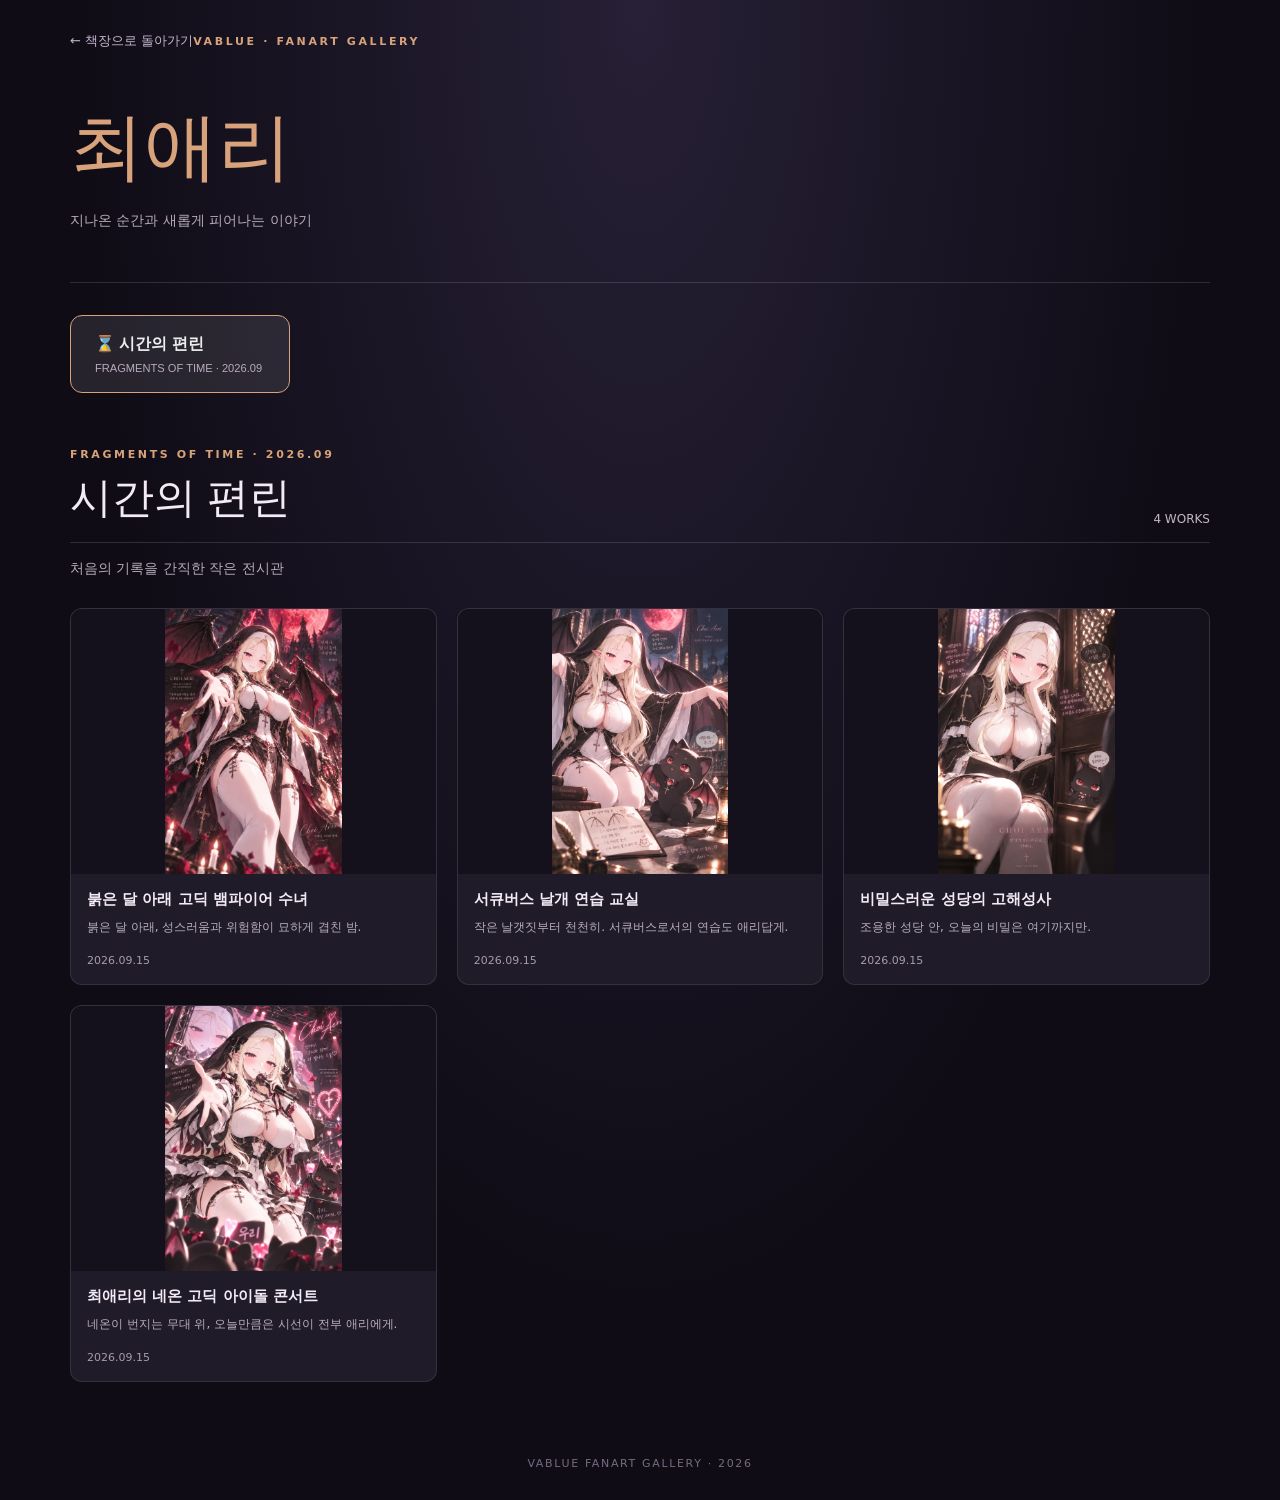
==== gallery/eri/index.html @ e78878ca "Add files via upload" ====
<!doctype html><html lang="ko"><head><meta charset="utf-8"><meta name="viewport" content="width=device-width,initial-scale=1"><title>최애리 · VABLUE FANART GALLERY</title><link rel="stylesheet" href="../gallery.css"></head><body data-member="eri"><div class="page"><header><a class="back" href="../../index.html">← 책장으로 돌아가기</a><span class="eyebrow">VABLUE · FANART GALLERY</span><h1 id="memberName">최애리</h1><p class="sub">지나온 순간과 새롭게 피어나는 이야기</p></header><nav id="categories" aria-label="작품 분류"></nav><div class="section-heading"><div><span id="sectionLabel">FRAGMENTS OF TIME</span><h2 id="sectionTitle">시간의 편린</h2></div><span id="total"></span></div><p class="desc" id="description"></p><main id="works" class="works"></main><footer>VABLUE FANART GALLERY · 2026</footer></div><dialog id="viewer"><div class="viewer"><button id="close" aria-label="닫기">✕</button><button id="prev" aria-label="이전 작품">‹</button><img id="large" alt=""><button id="next" aria-label="다음 작품">›</button><div class="details"><small id="date"></small><h3 id="artTitle"></h3><p id="memo"></p><a id="original" target="_blank" rel="noopener" download>원본 이미지 열기 / 저장 ↗</a></div></div></dialog><script src="../gallery.js"></script></body></html>
---- gallery/gallery.css ----
*{box-sizing:border-box}html{scroll-behavior:smooth}body{margin:0;background:radial-gradient(ellipse at 50% 0,#272036,#0f0c16 62%);color:#f2eaf4;font-family:system-ui,-apple-system,"Noto Sans KR",sans-serif;min-height:100vh}body[data-member="eri"]{--accent:#d8a27b}body[data-member="nunyo"]{--accent:#b9d9ff}body[data-member="yeowuyeon"]{--accent:#a8d8e8}body[data-member="seolhong"]{--accent:#f4a1b2}body[data-member="nano"]{--accent:#f0a2a9}body[data-member="rabu"]{--accent:#c7a8e9}.page{width:min(1140px,92%);margin:auto}.back{display:inline-block;color:#c5b7d0;text-decoration:none;margin:32px 0 36px;font-size:13px}.back:hover{color:white}header{padding-bottom:38px;border-bottom:1px solid #ffffff22}.eyebrow,#sectionLabel{font-size:11px;letter-spacing:.24em;color:var(--accent);font-weight:600}h1{font:clamp(42px,6vw,74px) Georgia,serif;margin:12px 0 6px;color:var(--accent)}.sub,.desc{color:#b7aabb;font-size:14px}nav{display:flex;gap:12px;flex-wrap:wrap;margin:34px 0 48px}.category{border:1px solid #ffffff24;background:#ffffff0b;border-radius:12px;color:#eee;padding:18px 24px;text-align:left;cursor:pointer;min-width:220px;transition:.2s}.category:hover,.category.selected{border-color:var(--accent);background:#ffffff18;transform:translateY(-2px)}.category strong{display:block;font-size:16px}.category small{display:block;color:#b8aabe;margin-top:7px}.section-heading{display:flex;align-items:end;justify-content:space-between;gap:16px;border-bottom:1px solid #ffffff22;padding-bottom:16px}.section-heading h2{font:clamp(25px,4vw,42px) Georgia,serif;margin:8px 0 0}.section-heading #total{font-size:12px;color:#c4b8c8}.desc{margin:17px 0 30px}.works{display:grid;grid-template-columns:repeat(3,minmax(0,1fr));gap:20px}.work{background:#201b29;border:1px solid #ffffff18;border-radius:12px;overflow:hidden;cursor:pointer;transition:transform .2s,border-color .2s}.work:hover{transform:translateY(-5px);border-color:var(--accent)}.work img{width:100%;height:265px;object-fit:contain;background:#14101c;display:block}.work .info{padding:16px}.work h3{font-size:15px;margin:0 0 9px}.work p{font-size:12px;color:#b9adbf;line-height:1.6;margin:0 0 12px}.work time{font-size:11px;color:#a99ab0}footer{padding:75px 0 30px;text-align:center;color:#776c83;font-size:11px;letter-spacing:.15em}dialog{position:fixed;inset:0;max-width:min(1050px,96vw);max-height:94vh;border:1px solid #655775;border-radius:12px;padding:0;background:#17121e;color:white;overflow:auto}dialog::backdrop{background:#050308df}.viewer{position:relative;text-align:center;padding:20px 52px}.viewer>img{max-width:100%;max-height:65vh;object-fit:contain}.viewer button{border:0;background:#33283bd9;color:white;cursor:pointer;border-radius:50%;font-size:28px;width:42px;height:42px}.viewer #close{position:absolute;right:8px;top:8px;font-size:17px}.viewer #prev,.viewer #next{position:absolute;top:40%}.viewer #prev{left:5px}.viewer #next{right:5px}.details{padding:14px}.details small{color:#a8a0b2}.details h3{margin:8px 0}.details p{color:#c4b6ca;font-size:13px}.details a{color:#d9b8f1;font-size:12px}.empty{grid-column:1/-1;padding:65px 20px;text-align:center;color:#bcb0c3;border:1px dashed #655772;border-radius:12px}@media(max-width:800px){.works{grid-template-columns:repeat(2,minmax(0,1fr))}}@media(max-width:520px){.works{grid-template-columns:1fr}.work img{height:auto;max-height:460px}.viewer{padding:45px 10px 15px}.viewer #prev,.viewer #next{top:35%}nav{margin-bottom:30px}.category{width:100%}}
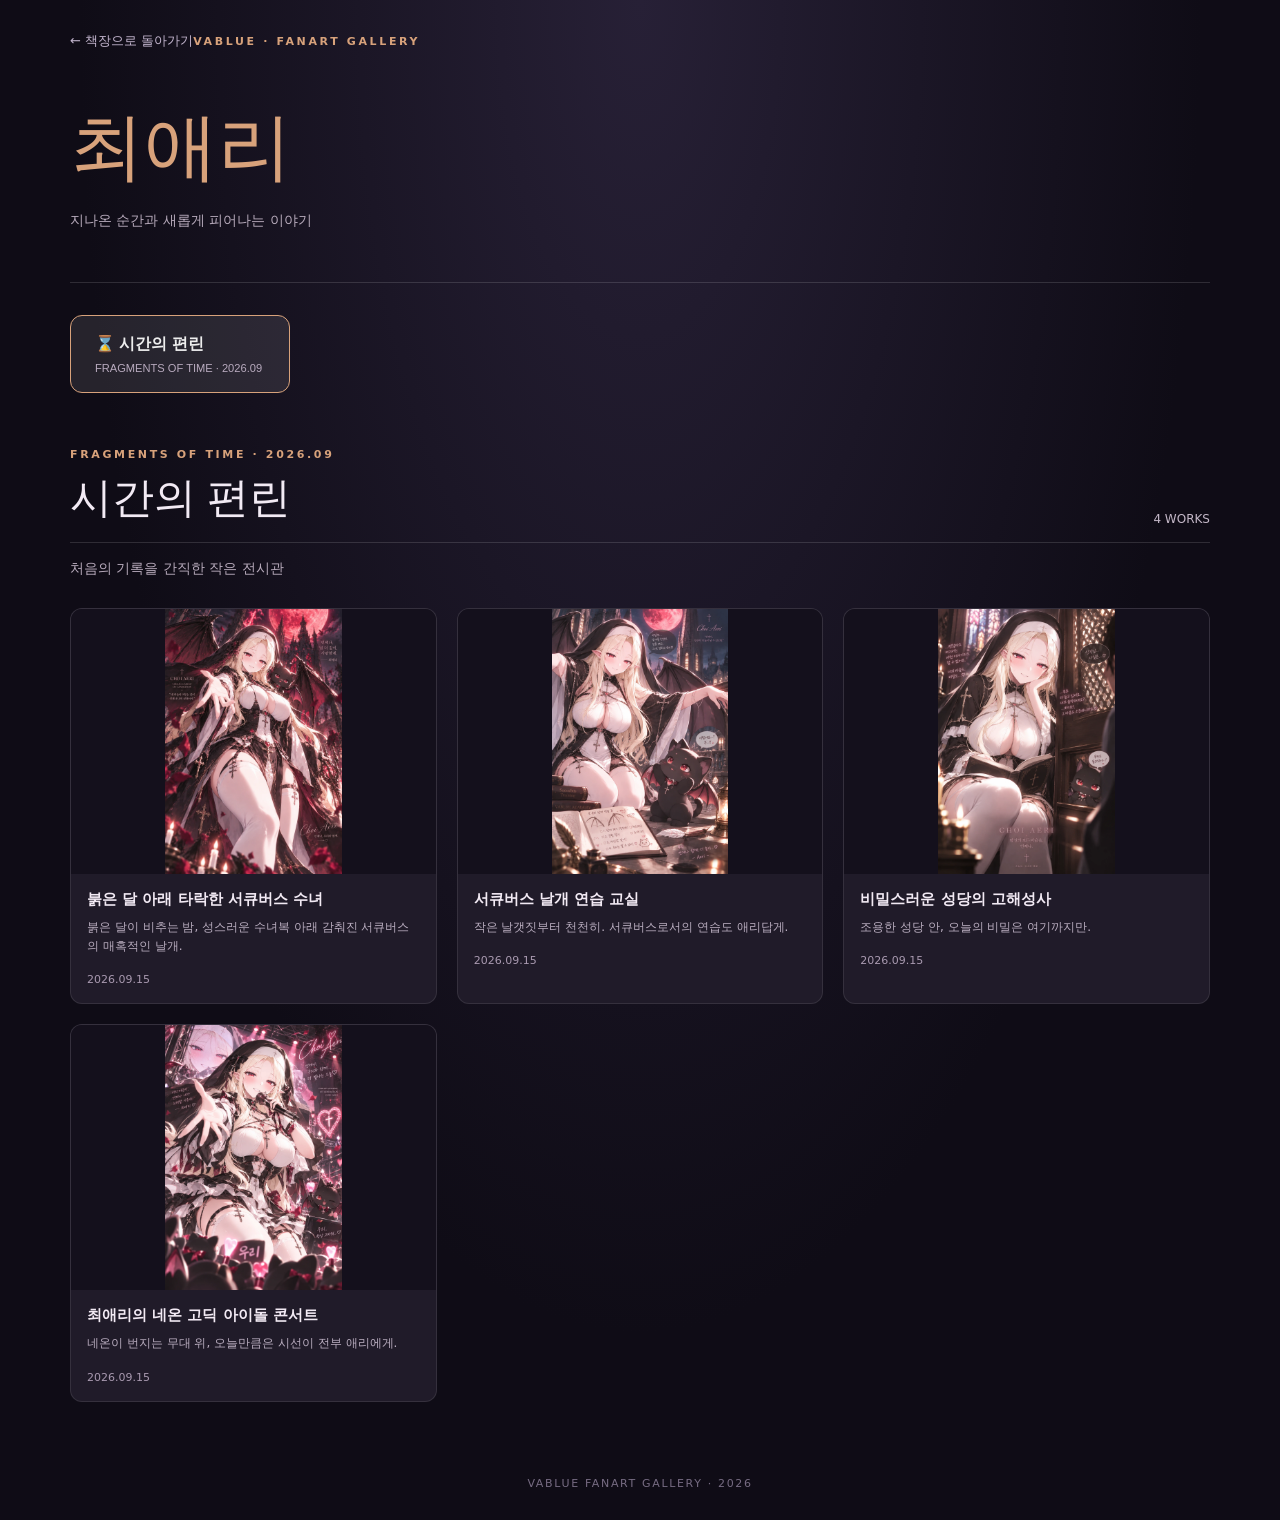
==== commit 7eb44e30: "1" ====
--- a/gallery/eri/index.html
+++ b/gallery/eri/index.html
@@ -1 +1 @@
-<!doctype html><html lang="ko"><head><meta charset="utf-8"><meta name="viewport" content="width=device-width,initial-scale=1"><title>최애리 · VABLUE FANART GALLERY</title><link rel="stylesheet" href="../gallery.css"></head><body data-member="eri"><div class="page"><header><a class="back" href="../../index.html">← 책장으로 돌아가기</a><span class="eyebrow">VABLUE · FANART GALLERY</span><h1 id="memberName">최애리</h1><p class="sub">지나온 순간과 새롭게 피어나는 이야기</p></header><nav id="categories" aria-label="작품 분류"></nav><div class="section-heading"><div><span id="sectionLabel">FRAGMENTS OF TIME</span><h2 id="sectionTitle">시간의 편린</h2></div><span id="total"></span></div><p class="desc" id="description"></p><main id="works" class="works"></main><footer>VABLUE FANART GALLERY · 2026</footer></div><dialog id="viewer"><div class="viewer"><button id="close" aria-label="닫기">✕</button><button id="prev" aria-label="이전 작품">‹</button><img id="large" alt=""><button id="next" aria-label="다음 작품">›</button><div class="details"><small id="date"></small><h3 id="artTitle"></h3><p id="memo"></p><a id="original" target="_blank" rel="noopener" download>원본 이미지 열기 / 저장 ↗</a></div></div></dialog><script src="../gallery.js"></script></body></html>+<!doctype html><html lang="ko"><head><meta charset="utf-8"><meta name="viewport" content="width=device-width,initial-scale=1"><title>최애리 · VABLUE FANART GALLERY</title><link rel="stylesheet" href="../gallery.css"></head><body data-member="eri"><div class="page"><header><a class="back" href="../../index.html">← 책장으로 돌아가기</a><span class="eyebrow">VABLUE · FANART GALLERY</span><h1 id="memberName">최애리</h1><p class="sub">지나온 순간과 새롭게 피어나는 이야기</p></header><nav id="categories" aria-label="작품 분류"></nav><div class="section-heading"><div><span id="sectionLabel">FRAGMENTS OF TIME</span><h2 id="sectionTitle">시간의 편린</h2></div><span id="total"></span></div><p class="desc" id="description"></p><main id="works" class="works"></main><footer>VABLUE FANART GALLERY · 2026</footer></div><dialog id="viewer"><div class="viewer"><button id="close" aria-label="닫기">✕</button><button id="prev" aria-label="이전 작품">‹</button><img id="large" alt=""><button id="next" aria-label="다음 작품">›</button><div class="details"><small id="date"></small><h3 id="artTitle"></h3><p id="memo"></p><div id="picks" class="picks"></div><a id="original" target="_blank" rel="noopener" download>원본 이미지 열기 / 저장 ↗</a></div></div></dialog><script src="../gallery.js"></script></body></html>
--- a/gallery/gallery.css
+++ b/gallery/gallery.css
@@ -1 +1,2 @@
-*{box-sizing:border-box}html{scroll-behavior:smooth}body{margin:0;background:radial-gradient(ellipse at 50% 0,#272036,#0f0c16 62%);color:#f2eaf4;font-family:system-ui,-apple-system,"Noto Sans KR",sans-serif;min-height:100vh}body[data-member="eri"]{--accent:#d8a27b}body[data-member="nunyo"]{--accent:#b9d9ff}body[data-member="yeowuyeon"]{--accent:#a8d8e8}body[data-member="seolhong"]{--accent:#f4a1b2}body[data-member="nano"]{--accent:#f0a2a9}body[data-member="rabu"]{--accent:#c7a8e9}.page{width:min(1140px,92%);margin:auto}.back{display:inline-block;color:#c5b7d0;text-decoration:none;margin:32px 0 36px;font-size:13px}.back:hover{color:white}header{padding-bottom:38px;border-bottom:1px solid #ffffff22}.eyebrow,#sectionLabel{font-size:11px;letter-spacing:.24em;color:var(--accent);font-weight:600}h1{font:clamp(42px,6vw,74px) Georgia,serif;margin:12px 0 6px;color:var(--accent)}.sub,.desc{color:#b7aabb;font-size:14px}nav{display:flex;gap:12px;flex-wrap:wrap;margin:34px 0 48px}.category{border:1px solid #ffffff24;background:#ffffff0b;border-radius:12px;color:#eee;padding:18px 24px;text-align:left;cursor:pointer;min-width:220px;transition:.2s}.category:hover,.category.selected{border-color:var(--accent);background:#ffffff18;transform:translateY(-2px)}.category strong{display:block;font-size:16px}.category small{display:block;color:#b8aabe;margin-top:7px}.section-heading{display:flex;align-items:end;justify-content:space-between;gap:16px;border-bottom:1px solid #ffffff22;padding-bottom:16px}.section-heading h2{font:clamp(25px,4vw,42px) Georgia,serif;margin:8px 0 0}.section-heading #total{font-size:12px;color:#c4b8c8}.desc{margin:17px 0 30px}.works{display:grid;grid-template-columns:repeat(3,minmax(0,1fr));gap:20px}.work{background:#201b29;border:1px solid #ffffff18;border-radius:12px;overflow:hidden;cursor:pointer;transition:transform .2s,border-color .2s}.work:hover{transform:translateY(-5px);border-color:var(--accent)}.work img{width:100%;height:265px;object-fit:contain;background:#14101c;display:block}.work .info{padding:16px}.work h3{font-size:15px;margin:0 0 9px}.work p{font-size:12px;color:#b9adbf;line-height:1.6;margin:0 0 12px}.work time{font-size:11px;color:#a99ab0}footer{padding:75px 0 30px;text-align:center;color:#776c83;font-size:11px;letter-spacing:.15em}dialog{position:fixed;inset:0;max-width:min(1050px,96vw);max-height:94vh;border:1px solid #655775;border-radius:12px;padding:0;background:#17121e;color:white;overflow:auto}dialog::backdrop{background:#050308df}.viewer{position:relative;text-align:center;padding:20px 52px}.viewer>img{max-width:100%;max-height:65vh;object-fit:contain}.viewer button{border:0;background:#33283bd9;color:white;cursor:pointer;border-radius:50%;font-size:28px;width:42px;height:42px}.viewer #close{position:absolute;right:8px;top:8px;font-size:17px}.viewer #prev,.viewer #next{position:absolute;top:40%}.viewer #prev{left:5px}.viewer #next{right:5px}.details{padding:14px}.details small{color:#a8a0b2}.details h3{margin:8px 0}.details p{color:#c4b6ca;font-size:13px}.details a{color:#d9b8f1;font-size:12px}.empty{grid-column:1/-1;padding:65px 20px;text-align:center;color:#bcb0c3;border:1px dashed #655772;border-radius:12px}@media(max-width:800px){.works{grid-template-columns:repeat(2,minmax(0,1fr))}}@media(max-width:520px){.works{grid-template-columns:1fr}.work img{height:auto;max-height:460px}.viewer{padding:45px 10px 15px}.viewer #prev,.viewer #next{top:35%}nav{margin-bottom:30px}.category{width:100%}}+*{box-sizing:border-box}html{scroll-behavior:smooth}body{margin:0;background:radial-gradient(ellipse at 50% 0,#272036,#0f0c16 62%);color:#f2eaf4;font-family:system-ui,-apple-system,"Noto Sans KR",sans-serif;min-height:100vh}body[data-member="eri"]{--accent:#d8a27b}body[data-member="nunyo"]{--accent:#b9d9ff}body[data-member="yeowuyeon"]{--accent:#a8d8e8}body[data-member="seolhong"]{--accent:#f4a1b2}body[data-member="nano"]{--accent:#f0a2a9}body[data-member="rabu"]{--accent:#c7a8e9}.page{width:min(1140px,92%);margin:auto}.back{display:inline-block;color:#c5b7d0;text-decoration:none;margin:32px 0 36px;font-size:13px}.back:hover{color:white}header{padding-bottom:38px;border-bottom:1px solid #ffffff22}.eyebrow,#sectionLabel{font-size:11px;letter-spacing:.24em;color:var(--accent);font-weight:600}h1{font:clamp(42px,6vw,74px) Georgia,serif;margin:12px 0 6px;color:var(--accent)}.sub,.desc{color:#b7aabb;font-size:14px}nav{display:flex;gap:12px;flex-wrap:wrap;margin:34px 0 48px}.category{border:1px solid #ffffff24;background:#ffffff0b;border-radius:12px;color:#eee;padding:18px 24px;text-align:left;cursor:pointer;min-width:220px;transition:.2s}.category:hover,.category.selected{border-color:var(--accent);background:#ffffff18;transform:translateY(-2px)}.category strong{display:block;font-size:16px}.category small{display:block;color:#b8aabe;margin-top:7px}.section-heading{display:flex;align-items:end;justify-content:space-between;gap:16px;border-bottom:1px solid #ffffff22;padding-bottom:16px}.section-heading h2{font:clamp(25px,4vw,42px) Georgia,serif;margin:8px 0 0}.section-heading #total{font-size:12px;color:#c4b8c8}.desc{margin:17px 0 30px}.works{display:grid;grid-template-columns:repeat(3,minmax(0,1fr));gap:20px}.work{background:#201b29;border:1px solid #ffffff18;border-radius:12px;overflow:hidden;cursor:pointer;transition:transform .2s,border-color .2s}.work:hover{transform:translateY(-5px);border-color:var(--accent)}.work img{width:100%;height:265px;object-fit:contain;background:#14101c;display:block}.work .info{padding:16px}.work h3{font-size:15px;margin:0 0 9px}.work p{font-size:12px;color:#b9adbf;line-height:1.6;margin:0 0 12px}.work time{font-size:11px;color:#a99ab0}footer{padding:75px 0 30px;text-align:center;color:#776c83;font-size:11px;letter-spacing:.15em}dialog{position:fixed;inset:0;max-width:min(1050px,96vw);max-height:94vh;border:1px solid #655775;border-radius:12px;padding:0;background:#17121e;color:white;overflow:auto}dialog::backdrop{background:#050308df}.viewer{position:relative;text-align:center;padding:20px 52px}.viewer>img{max-width:100%;max-height:65vh;object-fit:contain}.viewer button{border:0;background:#33283bd9;color:white;cursor:pointer;border-radius:50%;font-size:28px;width:42px;height:42px}.viewer #close{position:absolute;right:8px;top:8px;font-size:17px}.viewer #prev,.viewer #next{position:absolute;top:40%}.viewer #prev{left:5px}.viewer #next{right:5px}.details{padding:14px}.details small{color:#a8a0b2}.details h3{margin:8px 0}.details p{color:#c4b6ca;font-size:13px}.details a{color:#d9b8f1;font-size:12px}.empty{grid-column:1/-1;padding:65px 20px;text-align:center;color:#bcb0c3;border:1px dashed #655772;border-radius:12px}@media(max-width:800px){.works{grid-template-columns:repeat(2,minmax(0,1fr))}}@media(max-width:520px){.works{grid-template-columns:1fr}.work img{height:auto;max-height:460px}.viewer{padding:45px 10px 15px}.viewer #prev,.viewer #next{top:35%}nav{margin-bottom:30px}.category{width:100%}}
+.pick-preview{font-size:12px;color:#f5c5d4;background:#5c344642;border-radius:7px;padding:9px;margin:10px 0;line-height:1.6}.picks{display:grid;gap:10px;margin:14px auto;max-width:620px;text-align:left}.pick-line{display:flex;align-items:start;gap:12px;background:#32253a;border:1px solid #6e526d;border-radius:9px;padding:12px 14px;font-size:13px;line-height:1.65}.pick-line strong{flex:0 0 100px;color:#f6b9d5}.pick-line span{color:#f3e7f3;white-space:pre-wrap}@media(max-width:520px){.pick-line{display:block}.pick-line strong{display:block;margin-bottom:4px}}
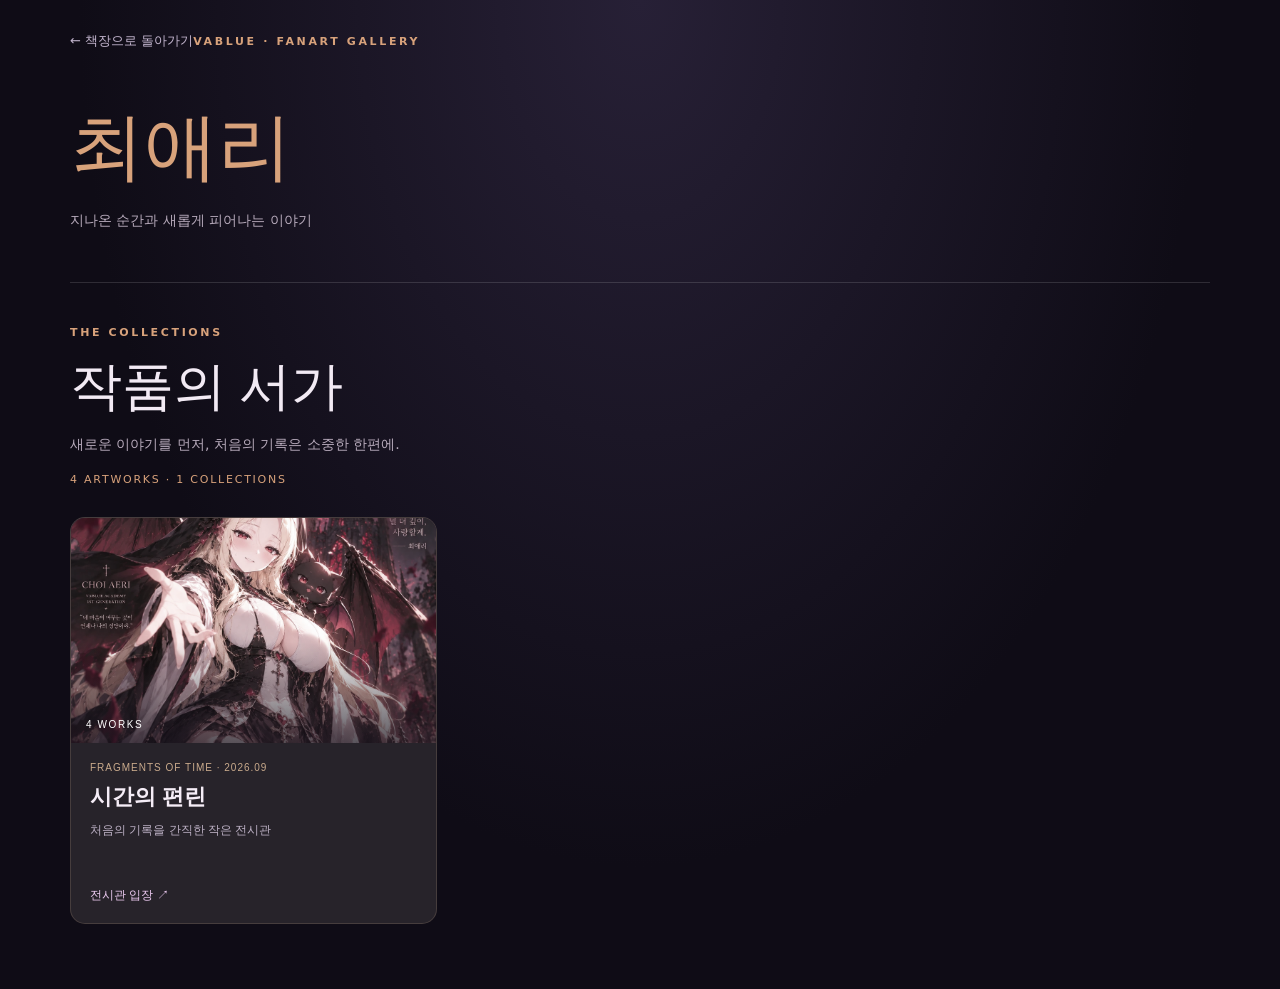
==== commit 29b7046c: "1" ====
--- a/gallery/eri/index.html
+++ b/gallery/eri/index.html
@@ -1 +1 @@
-<!doctype html><html lang="ko"><head><meta charset="utf-8"><meta name="viewport" content="width=device-width,initial-scale=1"><title>최애리 · VABLUE FANART GALLERY</title><link rel="stylesheet" href="../gallery.css"></head><body data-member="eri"><div class="page"><header><a class="back" href="../../index.html">← 책장으로 돌아가기</a><span class="eyebrow">VABLUE · FANART GALLERY</span><h1 id="memberName">최애리</h1><p class="sub">지나온 순간과 새롭게 피어나는 이야기</p></header><nav id="categories" aria-label="작품 분류"></nav><div class="section-heading"><div><span id="sectionLabel">FRAGMENTS OF TIME</span><h2 id="sectionTitle">시간의 편린</h2></div><span id="total"></span></div><p class="desc" id="description"></p><main id="works" class="works"></main><footer>VABLUE FANART GALLERY · 2026</footer></div><dialog id="viewer"><div class="viewer"><button id="close" aria-label="닫기">✕</button><button id="prev" aria-label="이전 작품">‹</button><img id="large" alt=""><button id="next" aria-label="다음 작품">›</button><div class="details"><small id="date"></small><h3 id="artTitle"></h3><p id="memo"></p><div id="picks" class="picks"></div><a id="original" target="_blank" rel="noopener" download>원본 이미지 열기 / 저장 ↗</a></div></div></dialog><script src="../gallery.js"></script></body></html>+<!doctype html><html lang="ko"><head><meta charset="utf-8"><meta name="viewport" content="width=device-width,initial-scale=1"><title>최애리 · VABLUE FANART GALLERY</title><link rel="stylesheet" href="../gallery.css"></head><body data-member="eri"><div class="page"><header><a class="back" href="../../index.html">← 책장으로 돌아가기</a><span class="eyebrow">VABLUE · FANART GALLERY</span><h1 id="memberName">최애리</h1><p class="sub">지나온 순간과 새롭게 피어나는 이야기</p></header><section id="landing" class="landing"><div class="landing-heading"><span class="eyebrow">THE COLLECTIONS</span><h2>작품의 서가</h2><p>새로운 이야기를 먼저, 처음의 기록은 소중한 한편에.</p><small id="landingCount"></small></div><div id="landingCards" class="collection-grid"></div></section><section id="collectionView" hidden><button type="button" id="toLanding" class="return-collections">← 컬렉션 목록으로</button><div class="section-heading"><div><span id="sectionLabel"></span><h2 id="sectionTitle"></h2></div><span id="total"></span></div><p id="description" class="desc"></p><div id="works" class="works"></div></section><dialog id="viewer"><div class="viewer"><button id="close" aria-label="닫기">✕</button><button id="prev" aria-label="이전 작품">‹</button><img id="large" alt=""><button id="next" aria-label="다음 작품">›</button><div class="details"><small id="date"></small><h3 id="artTitle"></h3><p id="memo"></p><div id="picks" class="picks"></div><a id="original" target="_blank" rel="noopener" download>원본 이미지 열기 / 저장 ↗</a></div></div></dialog><script src="../gallery.js"></script></body></html>
--- a/gallery/gallery.css
+++ b/gallery/gallery.css
@@ -1,2 +1,5 @@
 *{box-sizing:border-box}html{scroll-behavior:smooth}body{margin:0;background:radial-gradient(ellipse at 50% 0,#272036,#0f0c16 62%);color:#f2eaf4;font-family:system-ui,-apple-system,"Noto Sans KR",sans-serif;min-height:100vh}body[data-member="eri"]{--accent:#d8a27b}body[data-member="nunyo"]{--accent:#b9d9ff}body[data-member="yeowuyeon"]{--accent:#a8d8e8}body[data-member="seolhong"]{--accent:#f4a1b2}body[data-member="nano"]{--accent:#f0a2a9}body[data-member="rabu"]{--accent:#c7a8e9}.page{width:min(1140px,92%);margin:auto}.back{display:inline-block;color:#c5b7d0;text-decoration:none;margin:32px 0 36px;font-size:13px}.back:hover{color:white}header{padding-bottom:38px;border-bottom:1px solid #ffffff22}.eyebrow,#sectionLabel{font-size:11px;letter-spacing:.24em;color:var(--accent);font-weight:600}h1{font:clamp(42px,6vw,74px) Georgia,serif;margin:12px 0 6px;color:var(--accent)}.sub,.desc{color:#b7aabb;font-size:14px}nav{display:flex;gap:12px;flex-wrap:wrap;margin:34px 0 48px}.category{border:1px solid #ffffff24;background:#ffffff0b;border-radius:12px;color:#eee;padding:18px 24px;text-align:left;cursor:pointer;min-width:220px;transition:.2s}.category:hover,.category.selected{border-color:var(--accent);background:#ffffff18;transform:translateY(-2px)}.category strong{display:block;font-size:16px}.category small{display:block;color:#b8aabe;margin-top:7px}.section-heading{display:flex;align-items:end;justify-content:space-between;gap:16px;border-bottom:1px solid #ffffff22;padding-bottom:16px}.section-heading h2{font:clamp(25px,4vw,42px) Georgia,serif;margin:8px 0 0}.section-heading #total{font-size:12px;color:#c4b8c8}.desc{margin:17px 0 30px}.works{display:grid;grid-template-columns:repeat(3,minmax(0,1fr));gap:20px}.work{background:#201b29;border:1px solid #ffffff18;border-radius:12px;overflow:hidden;cursor:pointer;transition:transform .2s,border-color .2s}.work:hover{transform:translateY(-5px);border-color:var(--accent)}.work img{width:100%;height:265px;object-fit:contain;background:#14101c;display:block}.work .info{padding:16px}.work h3{font-size:15px;margin:0 0 9px}.work p{font-size:12px;color:#b9adbf;line-height:1.6;margin:0 0 12px}.work time{font-size:11px;color:#a99ab0}footer{padding:75px 0 30px;text-align:center;color:#776c83;font-size:11px;letter-spacing:.15em}dialog{position:fixed;inset:0;max-width:min(1050px,96vw);max-height:94vh;border:1px solid #655775;border-radius:12px;padding:0;background:#17121e;color:white;overflow:auto}dialog::backdrop{background:#050308df}.viewer{position:relative;text-align:center;padding:20px 52px}.viewer>img{max-width:100%;max-height:65vh;object-fit:contain}.viewer button{border:0;background:#33283bd9;color:white;cursor:pointer;border-radius:50%;font-size:28px;width:42px;height:42px}.viewer #close{position:absolute;right:8px;top:8px;font-size:17px}.viewer #prev,.viewer #next{position:absolute;top:40%}.viewer #prev{left:5px}.viewer #next{right:5px}.details{padding:14px}.details small{color:#a8a0b2}.details h3{margin:8px 0}.details p{color:#c4b6ca;font-size:13px}.details a{color:#d9b8f1;font-size:12px}.empty{grid-column:1/-1;padding:65px 20px;text-align:center;color:#bcb0c3;border:1px dashed #655772;border-radius:12px}@media(max-width:800px){.works{grid-template-columns:repeat(2,minmax(0,1fr))}}@media(max-width:520px){.works{grid-template-columns:1fr}.work img{height:auto;max-height:460px}.viewer{padding:45px 10px 15px}.viewer #prev,.viewer #next{top:35%}nav{margin-bottom:30px}.category{width:100%}}
 .pick-preview{font-size:12px;color:#f5c5d4;background:#5c344642;border-radius:7px;padding:9px;margin:10px 0;line-height:1.6}.picks{display:grid;gap:10px;margin:14px auto;max-width:620px;text-align:left}.pick-line{display:flex;align-items:start;gap:12px;background:#32253a;border:1px solid #6e526d;border-radius:9px;padding:12px 14px;font-size:13px;line-height:1.65}.pick-line strong{flex:0 0 100px;color:#f6b9d5}.pick-line span{color:#f3e7f3;white-space:pre-wrap}@media(max-width:520px){.pick-line{display:block}.pick-line strong{display:block;margin-bottom:4px}}
+
+/* V1.4: collection-first landing */
+[hidden]{display:none!important}.landing{padding:38px 0 65px}.landing-heading{margin-bottom:30px}.landing-heading h2{font:clamp(30px,4.5vw,52px) Georgia,serif;margin:12px 0}.landing-heading p{color:#b7aabb;font-size:14px}.landing-heading small{font-size:11px;color:var(--accent);letter-spacing:.16em}.collection-grid{display:grid;grid-template-columns:repeat(3,minmax(0,1fr));gap:20px}.collection-card{display:block;width:100%;padding:0;border:1px solid #ffffff25;border-radius:15px;overflow:hidden;text-align:left;background:#211b2b;color:#f5edf7;cursor:pointer;transition:transform .2s,border-color .2s}.collection-card:hover{transform:translateY(-5px);border-color:var(--accent)}.collection-cover{display:block;height:225px;position:relative;background:#30263b;overflow:hidden}.collection-cover img{width:100%;height:100%;object-fit:cover;object-position:center 24%;display:block}.cover-shade{position:absolute;inset:0;background:linear-gradient(transparent 55%,#17111cb5)}.collection-count{position:absolute;bottom:13px;left:15px;font-size:10px;letter-spacing:.16em;color:#fff}.collection-info{display:flex;flex-direction:column;gap:9px;padding:19px;min-height:180px}.collection-info small{font-size:10px;letter-spacing:.1em;color:var(--accent)}.collection-info strong{font-size:22px}.collection-info>span{font-size:12px;line-height:1.6;color:#bdb1c5}.collection-info em{margin-top:auto;font-size:12px;color:#ebc9f0;font-style:normal}.collection-card.historic{background:#27232a;border-color:#77645b66}.collection-card.historic .collection-cover img{filter:saturate(.65)}.collection-card.historic .collection-info small{color:#c9aa8c}.return-collections{margin:22px 0 30px;background:transparent;border:1px solid #ffffff35;border-radius:9px;padding:12px 18px;color:#f2eaf4;cursor:pointer}.return-collections:hover{border-color:var(--accent)}#collectionView{padding-bottom:40px}@media(max-width:850px){.collection-grid{grid-template-columns:repeat(2,minmax(0,1fr))}}@media(max-width:550px){.collection-grid{grid-template-columns:1fr}.collection-cover{height:245px}.collection-info{min-height:140px}.landing{padding-top:22px}}
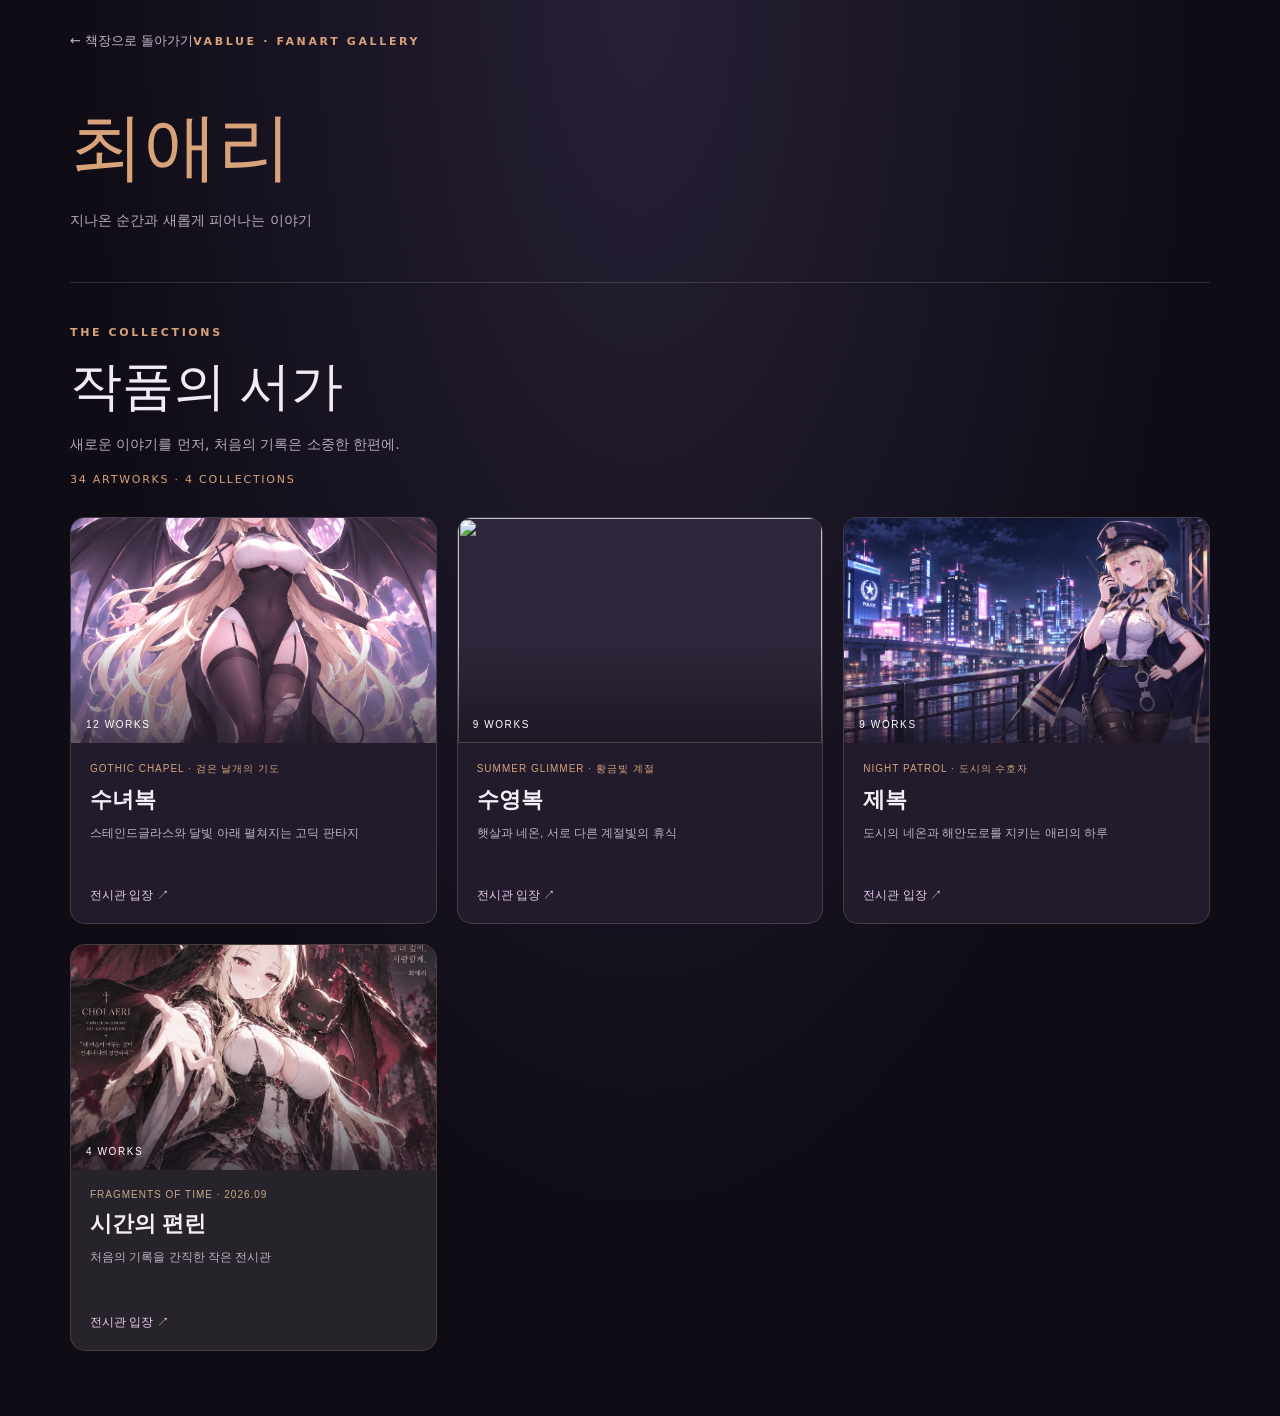
==== commit 456d86cc: "v1.7 up" ====
--- a/gallery/eri/index.html
+++ b/gallery/eri/index.html
@@ -1 +1 @@
-<!doctype html><html lang="ko"><head><meta charset="utf-8"><meta name="viewport" content="width=device-width,initial-scale=1"><title>최애리 · VABLUE FANART GALLERY</title><link rel="stylesheet" href="../gallery.css"></head><body data-member="eri"><div class="page"><header><a class="back" href="../../index.html">← 책장으로 돌아가기</a><span class="eyebrow">VABLUE · FANART GALLERY</span><h1 id="memberName">최애리</h1><p class="sub">지나온 순간과 새롭게 피어나는 이야기</p></header><section id="landing" class="landing"><div class="landing-heading"><span class="eyebrow">THE COLLECTIONS</span><h2>작품의 서가</h2><p>새로운 이야기를 먼저, 처음의 기록은 소중한 한편에.</p><small id="landingCount"></small></div><div id="landingCards" class="collection-grid"></div></section><section id="collectionView" hidden><button type="button" id="toLanding" class="return-collections">← 컬렉션 목록으로</button><div class="section-heading"><div><span id="sectionLabel"></span><h2 id="sectionTitle"></h2></div><span id="total"></span></div><p id="description" class="desc"></p><div id="works" class="works"></div></section><dialog id="viewer"><div class="viewer"><button id="close" aria-label="닫기">✕</button><button id="prev" aria-label="이전 작품">‹</button><img id="large" alt=""><button id="next" aria-label="다음 작품">›</button><div class="details"><small id="date"></small><h3 id="artTitle"></h3><p id="memo"></p><div id="picks" class="picks"></div><a id="original" target="_blank" rel="noopener" download>원본 이미지 열기 / 저장 ↗</a></div></div></dialog><script src="../gallery.js"></script></body></html>+<!doctype html><html lang="ko"><head><meta charset="utf-8"><meta http-equiv="Cache-Control" content="no-cache, must-revalidate"><meta name="viewport" content="width=device-width,initial-scale=1"><title>최애리 · VABLUE FANART GALLERY</title><link rel="stylesheet" href="../gallery.css?v=1.6"></head><body data-member="eri"><div class="page"><header><a class="back" href="../../index.html">← 책장으로 돌아가기</a><span class="eyebrow">VABLUE · FANART GALLERY</span><h1 id="memberName">최애리</h1><p class="sub">지나온 순간과 새롭게 피어나는 이야기</p></header><section id="landing" class="landing"><div class="landing-heading"><span class="eyebrow">THE COLLECTIONS</span><h2>작품의 서가</h2><p>새로운 이야기를 먼저, 처음의 기록은 소중한 한편에.</p><small id="landingCount"></small></div><div id="landingCards" class="collection-grid"></div></section><section id="collectionView" hidden><button type="button" id="toLanding" class="return-collections">← 컬렉션 목록으로</button><div class="section-heading"><div><span id="sectionLabel"></span><h2 id="sectionTitle"></h2></div><span id="total"></span></div><p id="description" class="desc"></p><div id="works" class="works"></div></section><dialog id="viewer"><div class="viewer"><button id="close" aria-label="닫기">✕</button><button id="prev" aria-label="이전 작품">‹</button><img id="large" alt=""><button id="next" aria-label="다음 작품">›</button><div class="details"><small id="date"></small><h3 id="artTitle"></h3><p id="memo"></p><div id="picks" class="picks"></div><a id="original" target="_blank" rel="noopener" download>원본 이미지 열기 / 저장 ↗</a></div></div></dialog><script src="../gallery.js?v=1.7"></script></body></html>
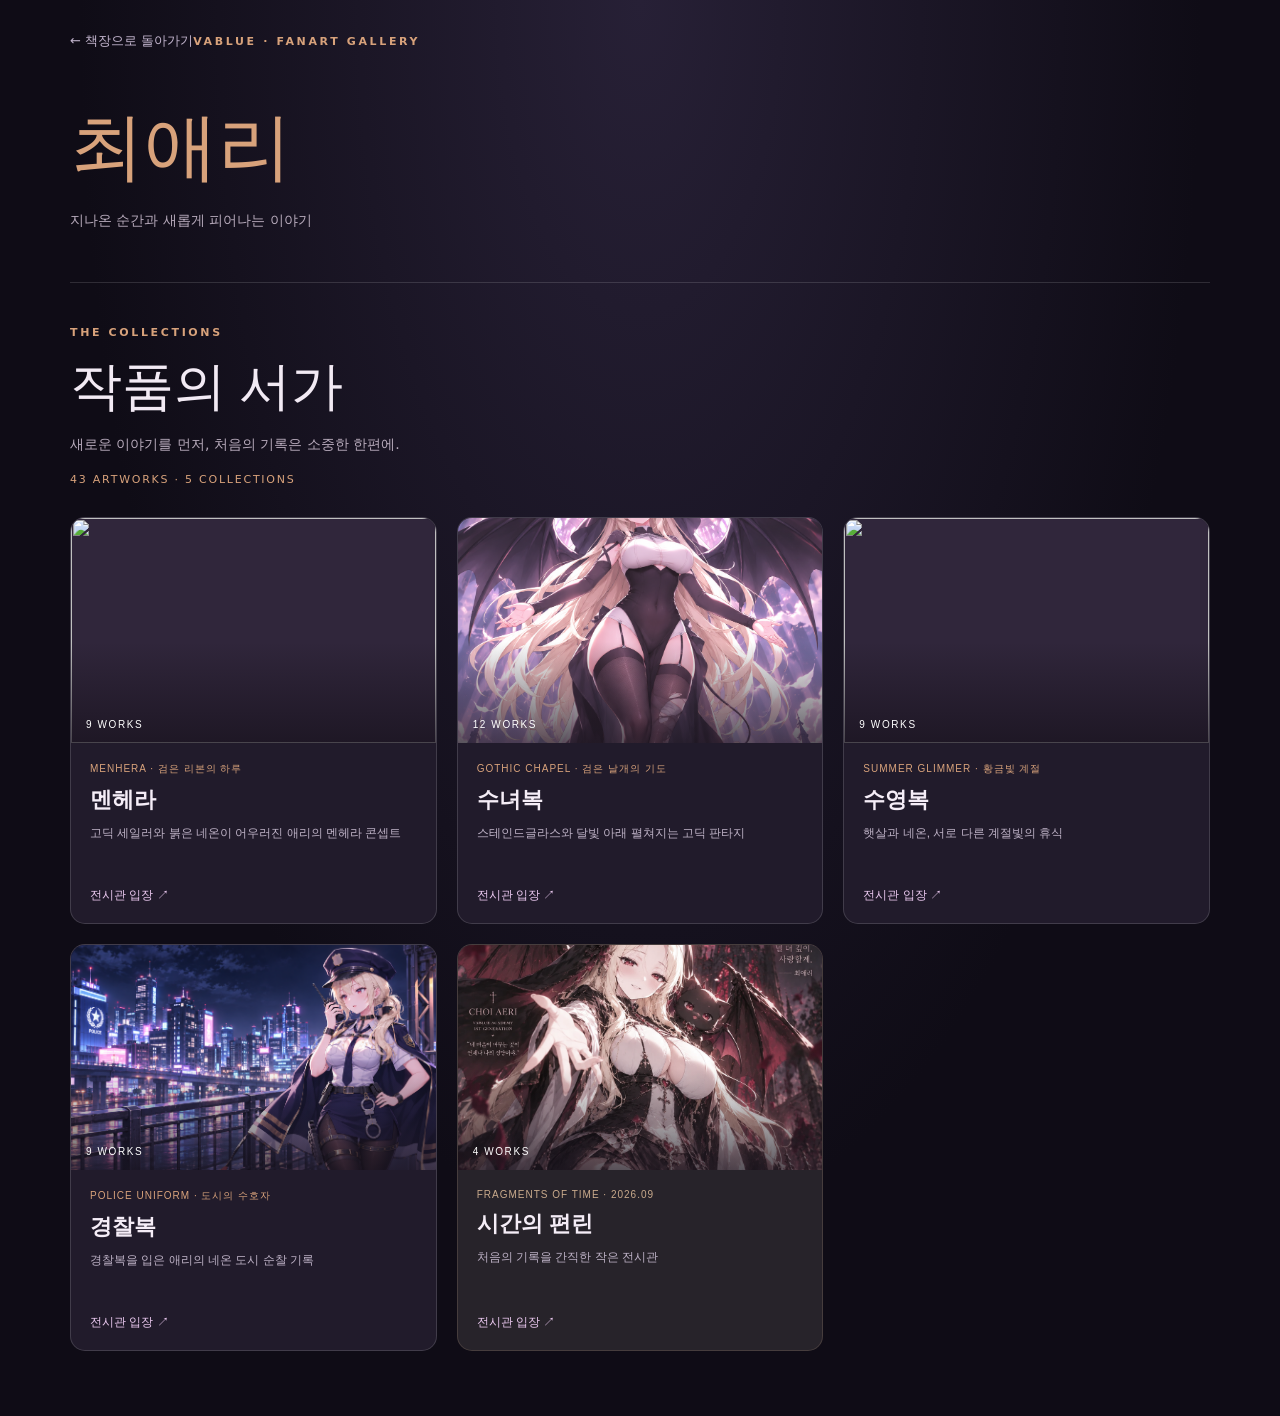
==== commit 745bf1ee: "1.8 up" ====
--- a/gallery/eri/index.html
+++ b/gallery/eri/index.html
@@ -1 +1 @@
-<!doctype html><html lang="ko"><head><meta charset="utf-8"><meta http-equiv="Cache-Control" content="no-cache, must-revalidate"><meta name="viewport" content="width=device-width,initial-scale=1"><title>최애리 · VABLUE FANART GALLERY</title><link rel="stylesheet" href="../gallery.css?v=1.6"></head><body data-member="eri"><div class="page"><header><a class="back" href="../../index.html">← 책장으로 돌아가기</a><span class="eyebrow">VABLUE · FANART GALLERY</span><h1 id="memberName">최애리</h1><p class="sub">지나온 순간과 새롭게 피어나는 이야기</p></header><section id="landing" class="landing"><div class="landing-heading"><span class="eyebrow">THE COLLECTIONS</span><h2>작품의 서가</h2><p>새로운 이야기를 먼저, 처음의 기록은 소중한 한편에.</p><small id="landingCount"></small></div><div id="landingCards" class="collection-grid"></div></section><section id="collectionView" hidden><button type="button" id="toLanding" class="return-collections">← 컬렉션 목록으로</button><div class="section-heading"><div><span id="sectionLabel"></span><h2 id="sectionTitle"></h2></div><span id="total"></span></div><p id="description" class="desc"></p><div id="works" class="works"></div></section><dialog id="viewer"><div class="viewer"><button id="close" aria-label="닫기">✕</button><button id="prev" aria-label="이전 작품">‹</button><img id="large" alt=""><button id="next" aria-label="다음 작품">›</button><div class="details"><small id="date"></small><h3 id="artTitle"></h3><p id="memo"></p><div id="picks" class="picks"></div><a id="original" target="_blank" rel="noopener" download>원본 이미지 열기 / 저장 ↗</a></div></div></dialog><script src="../gallery.js?v=1.7"></script></body></html>+<!doctype html><html lang="ko"><head><meta charset="utf-8"><meta http-equiv="Cache-Control" content="no-cache, must-revalidate"><meta name="viewport" content="width=device-width,initial-scale=1"><title>최애리 · VABLUE FANART GALLERY</title><link rel="stylesheet" href="../gallery.css?v=1.6"></head><body data-member="eri"><div class="page"><header><a class="back" href="../../index.html">← 책장으로 돌아가기</a><span class="eyebrow">VABLUE · FANART GALLERY</span><h1 id="memberName">최애리</h1><p class="sub">지나온 순간과 새롭게 피어나는 이야기</p></header><section id="landing" class="landing"><div class="landing-heading"><span class="eyebrow">THE COLLECTIONS</span><h2>작품의 서가</h2><p>새로운 이야기를 먼저, 처음의 기록은 소중한 한편에.</p><small id="landingCount"></small></div><div id="landingCards" class="collection-grid"></div></section><section id="collectionView" hidden><button type="button" id="toLanding" class="return-collections">← 컬렉션 목록으로</button><div class="section-heading"><div><span id="sectionLabel"></span><h2 id="sectionTitle"></h2></div><span id="total"></span></div><p id="description" class="desc"></p><div id="works" class="works"></div></section><dialog id="viewer"><div class="viewer"><button id="close" aria-label="닫기">✕</button><button id="prev" aria-label="이전 작품">‹</button><img id="large" alt=""><button id="next" aria-label="다음 작품">›</button><div class="details"><small id="date"></small><h3 id="artTitle"></h3><p id="memo"></p><div id="picks" class="picks"></div><a id="original" target="_blank" rel="noopener" download>원본 이미지 열기 / 저장 ↗</a></div></div></dialog><script src="../gallery.js?v=1.8"></script></body></html>
